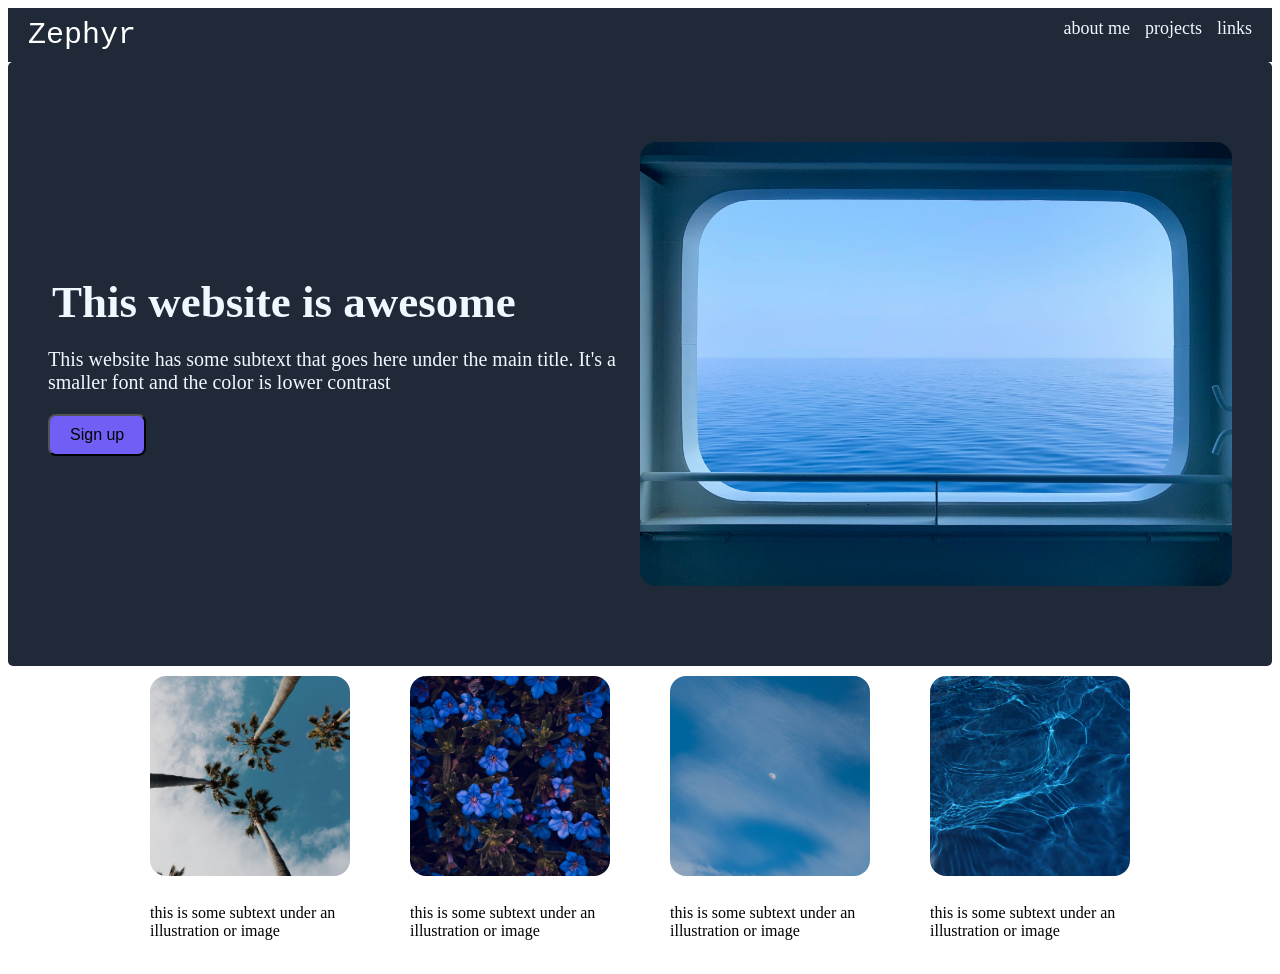
==== this.html @ 48271378 "update!" ====
<!DOCTYPE html>
<html lang="en">
<head>
    <meta charset="UTF-8">
    <meta name="viewport" content="width=device-width, initial-scale=1.0">
    <title>Document</title>
    <link rel="stylesheet" href="this.css">

</head>
<body>
<div class="box">
    <div class="header">Zephyr</div>
    <div class= "innerbox">
        <div class="links">about me</div> 
        <div class ="links">projects</div>
        <div class ="links">links</div>
      </div>
    

</div>
<div class="hero-section">
    <div class="hero-content">
        <h1>This website is awesome</h1>
        <p>This website has some subtext that goes here under the main title. It's a smaller font and the color is lower contrast</p>
        <button class="signup-btn">Sign up</button>
    </div>
    <div class="hero-image">
        <img src="./img/blue.jpg" alt="Awesome blue image">
    
    </div>

</div>
<div class="imgs">
    
    <div class="card">
        <div class="holders"><img src="./img/blue3.jpg"></div>
        <p class="subtext">this is some subtext under an illustration or image</p>
    </div>

    <div class="card">
        <div class="holders"><img src="./img/blue1.jpg"></div>
        <p class="subtext">this is some subtext under an illustration or image</p>
    </div>

    <div class="card">
        <div class="holders"><img src="./img/blue2.jpg"></div>
        <p class="subtext">this is some subtext under an illustration or image</p>
    </div>

    <div class="card">
        <div class="holders"><img src="./img/blue4.jpg"></div>
        <p class="subtext">this is some subtext under an illustration or image</p>
    </div>

</div>
</div>
</body>
</html>
---- this.css ----
.box{
    display:flex;
    background-color: #1f2937;
    justify-content: space-between;
    padding: 10px 20px;


}
.header{
    color:white ;
    font-size: 30px;
    font-family: 'Courier New', Courier, monospace ;
    
}
.innerbox{
 display: flex;
 gap: 15px;
 color: aliceblue;
 cursor: pointer;
 font-size: 18px;
}
.hero-section{
    display: flex;
    justify-content: space-between;
    align-items: center;
    padding: 80px 40px;
    background-color: #1f2937;
    color: aliceblue;
    border-radius: 5px;
}
.hero-content{
   flex:1; 
}
.hero-content h1{
    font-size: 45px;
    font-weight: bold;
    margin:4px
}
.hero-content p{
    font-size: 20px;


}
.signup-btn{
    background-color: rgb(113, 95, 245);
    padding: 10px 20px;
    border-radius: 8px;
    font-size: 16px;
    cursor:pointer;
    
}
.hero-image{
    flex: 1;
    display: flex;
    justify-content: center;
    align-items: center;

}
.hero-image img{
    max-width: 100%;
    height: auto;
    border-radius:16px;
}
.random{
    display: flex;
    background-color: rgb(255, 255, 255);
    flex-direction: column;
    align-items: center;
    padding: 60px 20px;
}
.info{
    font-size: 40px;
    color:rgb(35, 34, 51) ;
    margin-bottom: 40px;
}

.imgs {
    display: flex;
    justify-content: center;
    gap: 40px; 
    /* By default, this stays as flex-direction: row to keep items side-by-side */
}

/* Make sure this is included so the text stays UNDER the images */
.card {
    display: flex;
    flex-direction: column; 
    align-items: center;
    gap: 12px;
    width: 200px; /* Matched to your new image size */
    margin: 10px;
}

.holders {
    display: flex;
    justify-content: center;
    align-items: center;
    width: 200px;
    height: 200px;
    /* Removed flex:1 so they stay exactly 200x200 */
}    

.holders img {
    width: 100%;
    height: 100%;
    object-fit: cover; 
    border-radius: 16px;
}
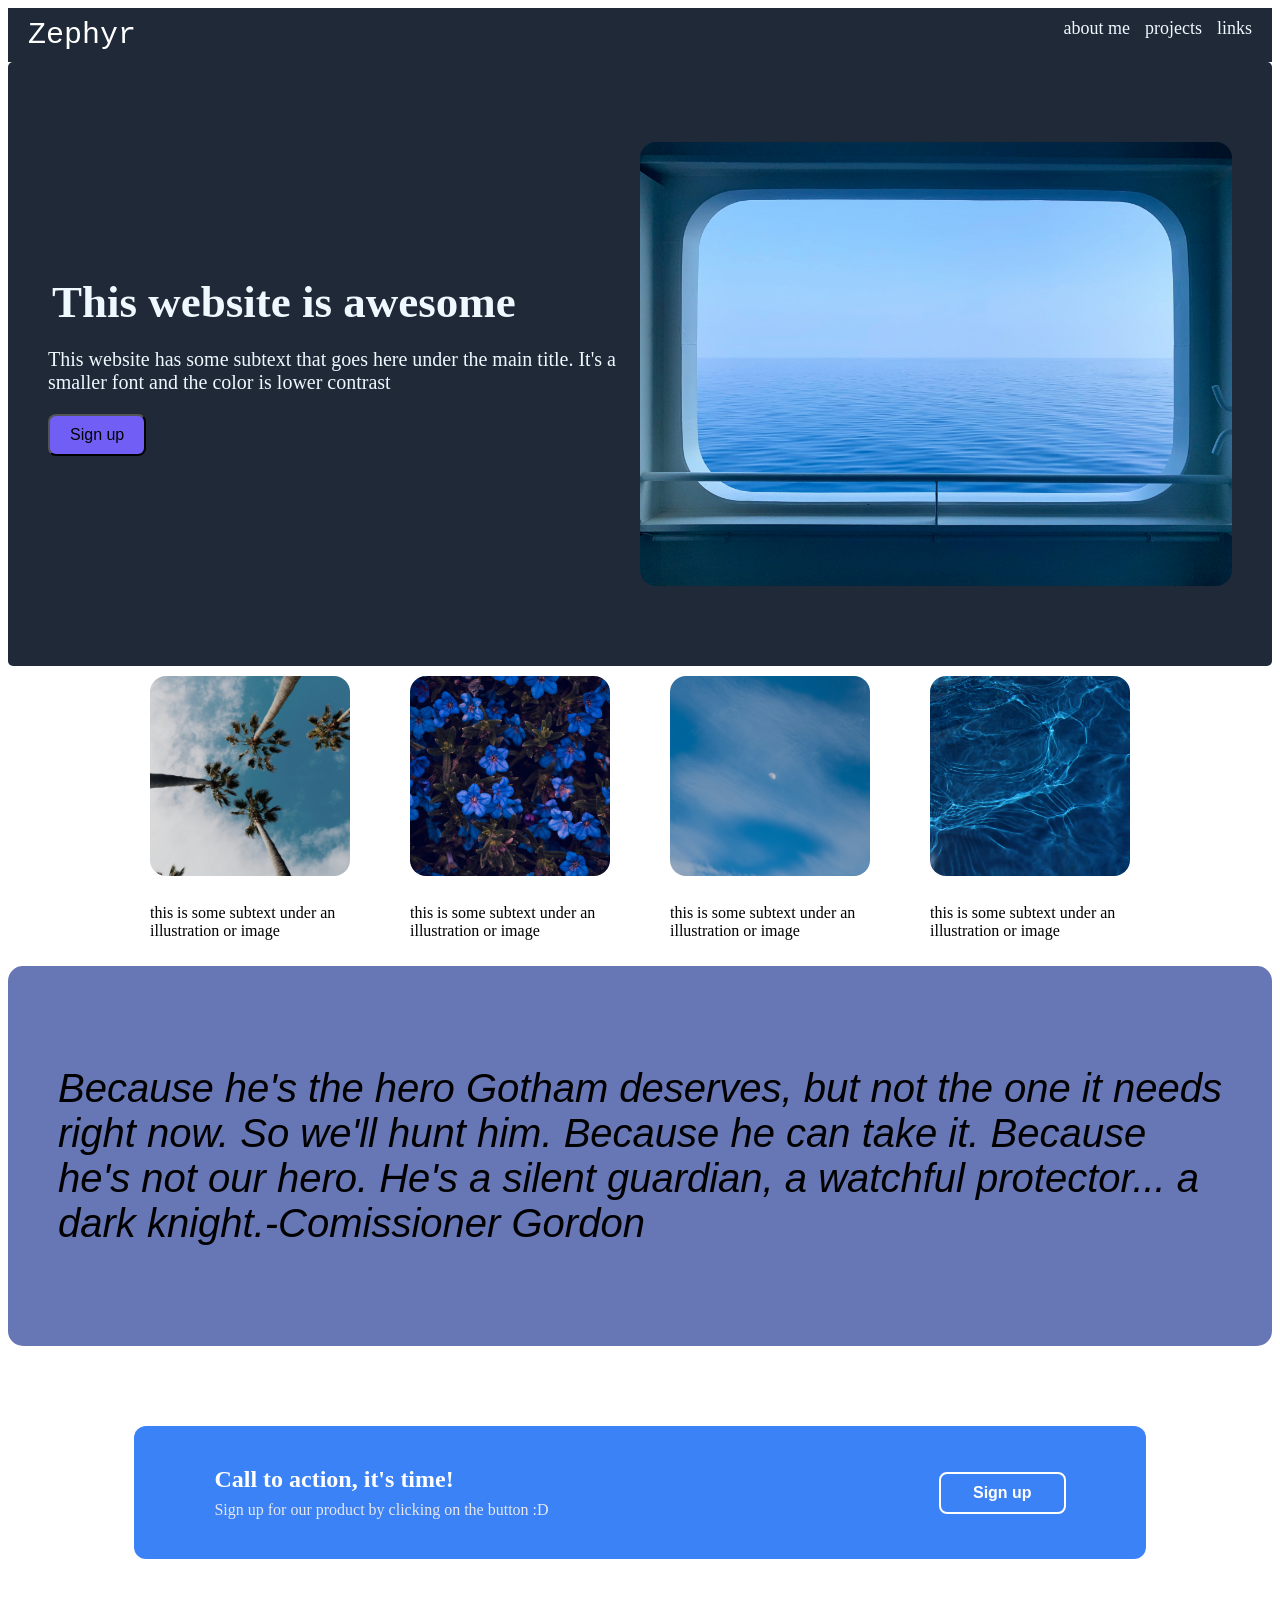
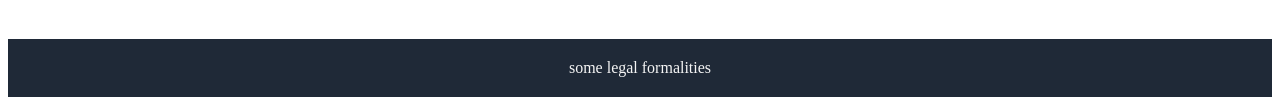
==== commit e00da21c: "update" ====
--- a/this.html
+++ b/this.html
@@ -53,6 +53,24 @@
     </div>
 
 </div>
+<div class="article">
+    <div class="quote"> Because he's the hero Gotham deserves, but not the one it needs right now.
+So we'll hunt him. Because he can take it. Because he's not our hero.
+He's a silent guardian, a watchful protector... a dark knight.-Comissioner Gordon</div>
+</div>
+
+<div class="time">
+    <!-- Wrapping the text together makes flexbox much easier -->
+    <div class="time-text">
+        <div class="action">Call to action, it's time!</div>
+        <p>Sign up for our product by clicking on the button :D</p>
+    </div>
+    
+    <button class="cta-btn">Sign up</button>
+</div>
+
+<div class="footer">
+    <div class "text"> some legal formalities</div>
 </div>
 </body>
 </html>
--- a/this.css
+++ b/this.css
@@ -78,16 +78,16 @@
     display: flex;
     justify-content: center;
     gap: 40px; 
-    /* By default, this stays as flex-direction: row to keep items side-by-side */
+
 }
 
-/* Make sure this is included so the text stays UNDER the images */
+
 .card {
     display: flex;
     flex-direction: column; 
     align-items: center;
     gap: 12px;
-    width: 200px; /* Matched to your new image size */
+    width: 200px; 
     margin: 10px;
 }
 
@@ -97,7 +97,7 @@
     align-items: center;
     width: 200px;
     height: 200px;
-    /* Removed flex:1 so they stay exactly 200x200 */
+
 }    
 
 .holders img {
@@ -105,4 +105,64 @@
     height: 100%;
     object-fit: cover; 
     border-radius: 16px;
-}+}
+.article{
+    display: flex;
+    align-items: center;
+    justify-content: space-around;
+    padding: 100px 50px;
+    background-color: rgb(103, 118, 180);
+    border-radius: 15px;
+
+}
+.quote{
+    font-size:40px ;
+    font-style: italic;
+    font-family: Arial, Helvetica, sans-serif;
+    align-items: center;
+
+}
+
+
+.time {
+    background-color: #3b82f6; 
+    display: flex;
+    justify-content: space-between; 
+    align-items: center; 
+    padding: 40px 80px; 
+    margin: 80px 10%; 
+    border-radius: 12px;
+    color: white; 
+}
+
+.action {
+    font-size: 24px;
+    font-weight: bold; 
+    margin-bottom: 8px; 
+}
+
+.time-text p {
+    font-size: 16px;
+    font-weight: normal; 
+    margin: 0; 
+    color: #e5e7eb; 
+}
+
+.cta-btn {
+    background-color: #3b82f6; 
+    color: white;
+    border: 2px solid white; /* A crisp white outline */
+    padding: 10px 32px;
+    border-radius: 8px;
+    font-size: 16px;
+    font-weight: bold; /* Bold text for the button */
+    cursor: pointer; /* Gives you the pointing hand icon on hover */
+}
+.footer{
+    background-color: #1f2937;
+    align-items: center;
+    color :whitesmoke;
+    display: flex;
+    justify-content: center;
+    padding: 20px 10px;
+}
